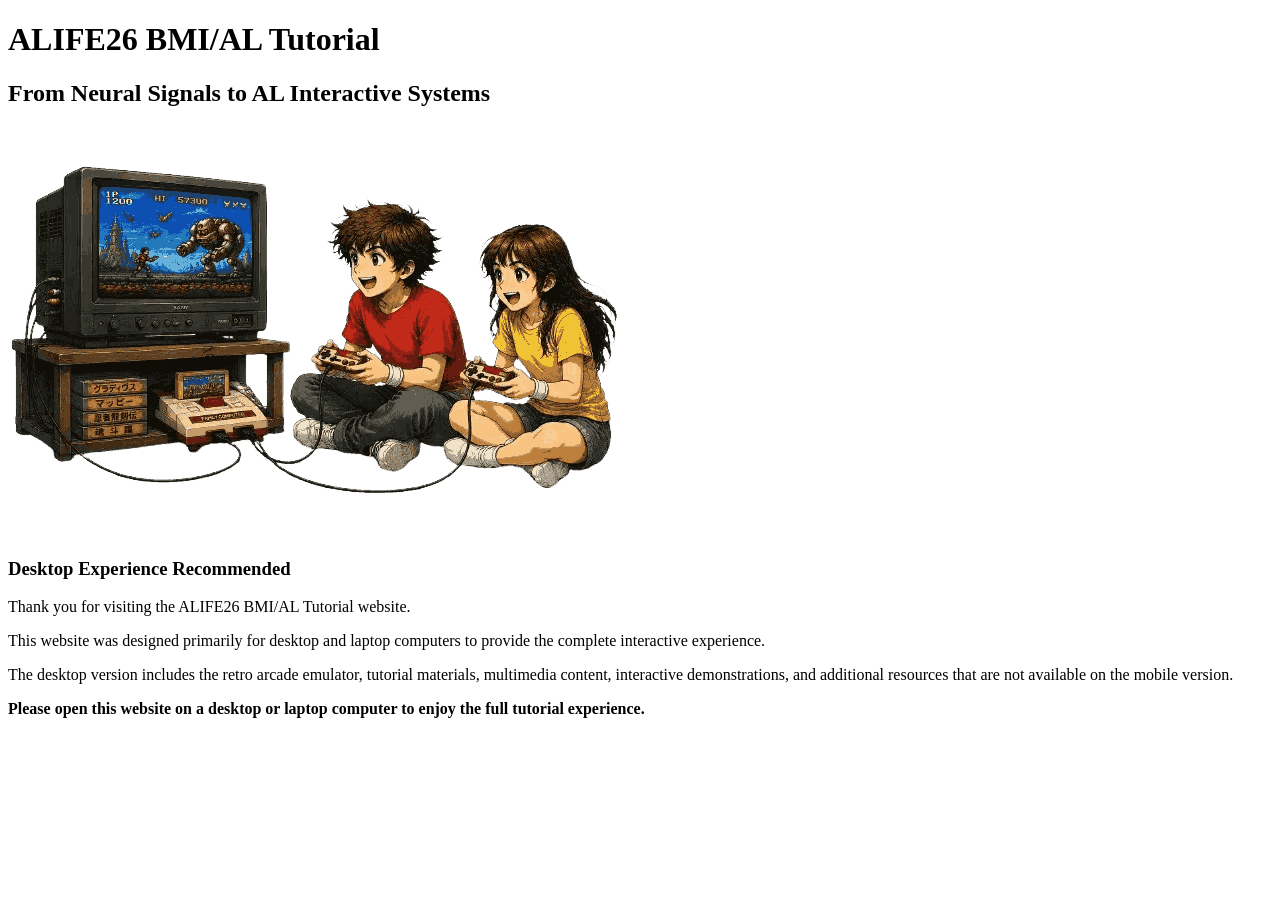
==== mobile/index.html @ f3199bc8 "added mobile version" ====
<!DOCTYPE html>
<html lang="en">

<head>

<meta charset="UTF-8">
<meta name="viewport" content="width=device-width, initial-scale=1.0">

<title>ALIFE26 BMI/AL Tutorial</title>

<link rel="icon" type="image/png" href="../assets/images/favicon.ico">

<link href="https://fonts.googleapis.com/css2?family=DM+Sans:wght@300;400;500;700&display=swap" rel="stylesheet">
<link href="https://fonts.googleapis.com/css2?family=Orbitron:wght@400;700;900&display=swap" rel="stylesheet">

<link rel="stylesheet" href="style.css">

</head>

<body>

<div class="container">

    <h1>
        ALIFE26 BMI/AL Tutorial
    </h1>

    <h2>
        From Neural Signals to AL Interactive Systems
    </h2>

    <img
        src="../assets/bg-images/bciretro1.png"
        class="hero-image"
        alt="ALIFE26 Tutorial">

    <div class="message-box">

        <h3>Desktop Experience Recommended</h3>

        <p>
            Thank you for visiting the ALIFE26 BMI/AL Tutorial website.
        </p>

        <p>
            This website was designed primarily for desktop and laptop computers to provide the complete interactive experience.
        </p>

        <p>
            The desktop version includes the retro arcade emulator, tutorial materials, multimedia content, interactive demonstrations, and additional resources that are not available on the mobile version.
        </p>

        <p>
            <strong>
                Please open this website on a desktop or laptop computer to enjoy the full tutorial experience.
            </strong>
        </p>

    </div>

</div>

</body>
</html>
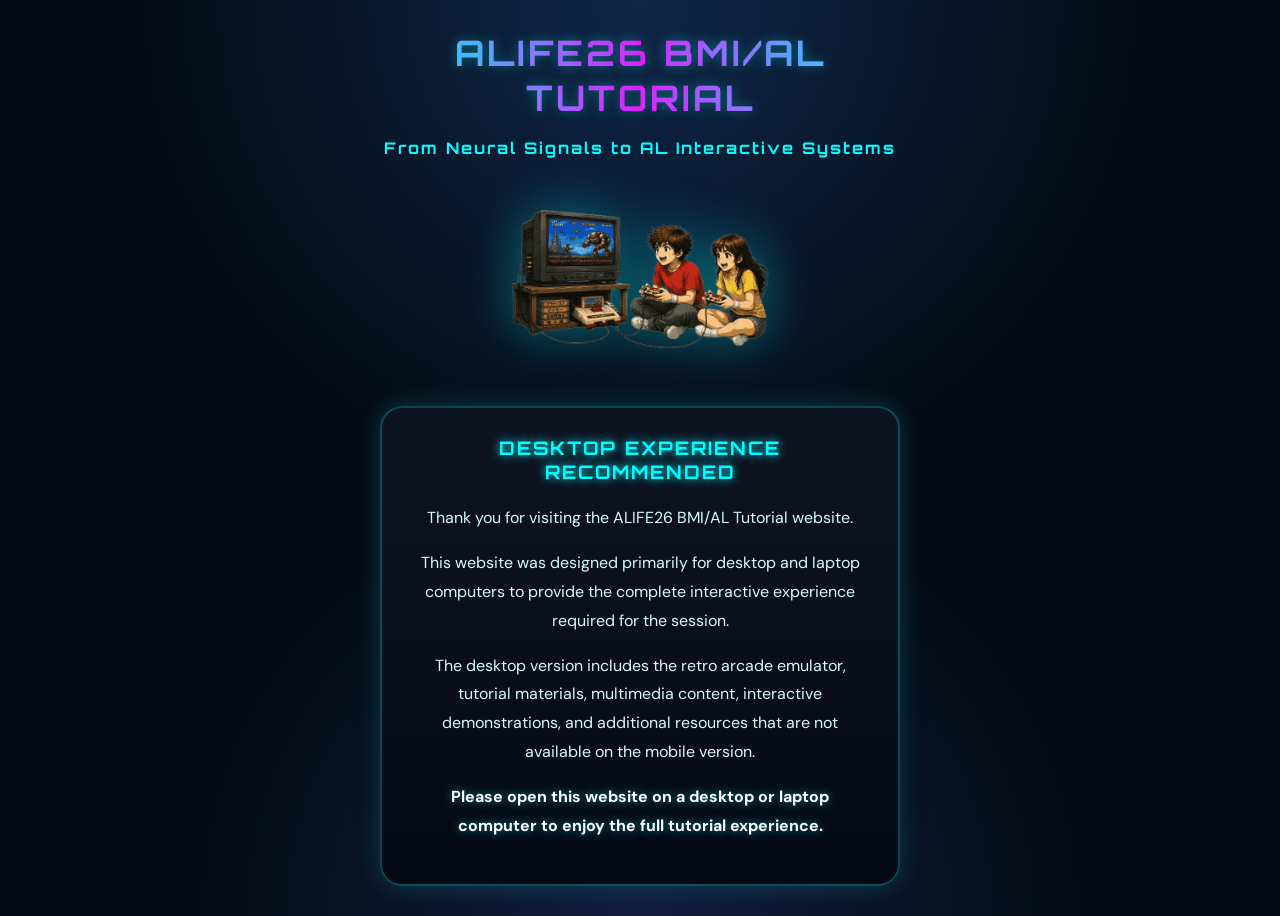
==== commit 2a268992: "added mobile version" ====
--- a/mobile/index.html
+++ b/mobile/index.html
@@ -43,7 +43,7 @@
         </p>
 
         <p>
-            This website was designed primarily for desktop and laptop computers to provide the complete interactive experience.
+            This website was designed primarily for desktop and laptop computers to provide the complete interactive experience required for the session.
         </p>
 
         <p>
--- a/mobile/style.css
+++ b/mobile/style.css
@@ -0,0 +1,156 @@
+*{
+    margin:0;
+    padding:0;
+    box-sizing:border-box;
+}
+
+body{
+
+    background:#050b16;
+
+    color:white;
+
+    font-family:'DM Sans',sans-serif;
+
+    min-height:100vh;
+
+    display:flex;
+
+    justify-content:center;
+
+    align-items:center;
+
+    padding:30px;
+
+    overflow-x:hidden;
+
+    background-image:
+        radial-gradient(circle at top,#0f2748 0%,transparent 45%),
+        radial-gradient(circle at bottom,#111d3d 0%,transparent 40%);
+}
+
+.container{
+
+    max-width:520px;
+
+    text-align:center;
+}
+
+h1{
+
+    font-family:'Orbitron',sans-serif;
+
+    font-size:2.2rem;
+
+    text-transform:uppercase;
+
+    letter-spacing:3px;
+
+    margin-bottom:18px;
+
+    background:linear-gradient(
+        90deg,
+        #00ffff,
+        #ff00ff,
+        #00ffff
+    );
+
+    -webkit-background-clip:text;
+    -webkit-text-fill-color:transparent;
+
+    text-shadow:
+        0 0 12px rgba(0,255,255,.35);
+}
+
+h2{
+
+    font-family:'Orbitron',sans-serif;
+
+    color:#00ffff;
+
+    font-size:1rem;
+
+    letter-spacing:2px;
+
+    margin-bottom:35px;
+}
+
+.hero-image{
+
+    width:260px;
+
+    max-width:90%;
+
+    margin-bottom:35px;
+
+    filter:
+        drop-shadow(0 0 25px rgba(0,255,255,.35));
+
+    animation:floatImage 4s ease-in-out infinite;
+}
+
+@keyframes floatImage{
+
+    0%,100%{
+        transform:translateY(0);
+    }
+
+    50%{
+        transform:translateY(-12px);
+    }
+
+}
+
+.message-box{
+
+    background:
+        linear-gradient(
+            180deg,
+            rgba(15,20,35,.95),
+            rgba(5,10,20,.98)
+        );
+
+    border:2px solid rgba(0,255,255,.25);
+
+    border-radius:22px;
+
+    padding:28px;
+
+    box-shadow:
+        0 0 25px rgba(0,255,255,.18);
+}
+
+.message-box h3{
+
+    font-family:'Orbitron',sans-serif;
+
+    color:#00ffff;
+
+    text-transform:uppercase;
+
+    letter-spacing:2px;
+
+    margin-bottom:20px;
+
+    text-shadow:
+        0 0 10px #00ffff;
+}
+
+.message-box p{
+
+    line-height:1.8;
+
+    color:#d7f9ff;
+
+    margin-bottom:16px;
+
+    font-size:1rem;
+}
+
+.message-box strong{
+
+    color:#ffffff;
+
+    text-shadow:
+        0 0 10px rgba(0,255,255,.5);
+}
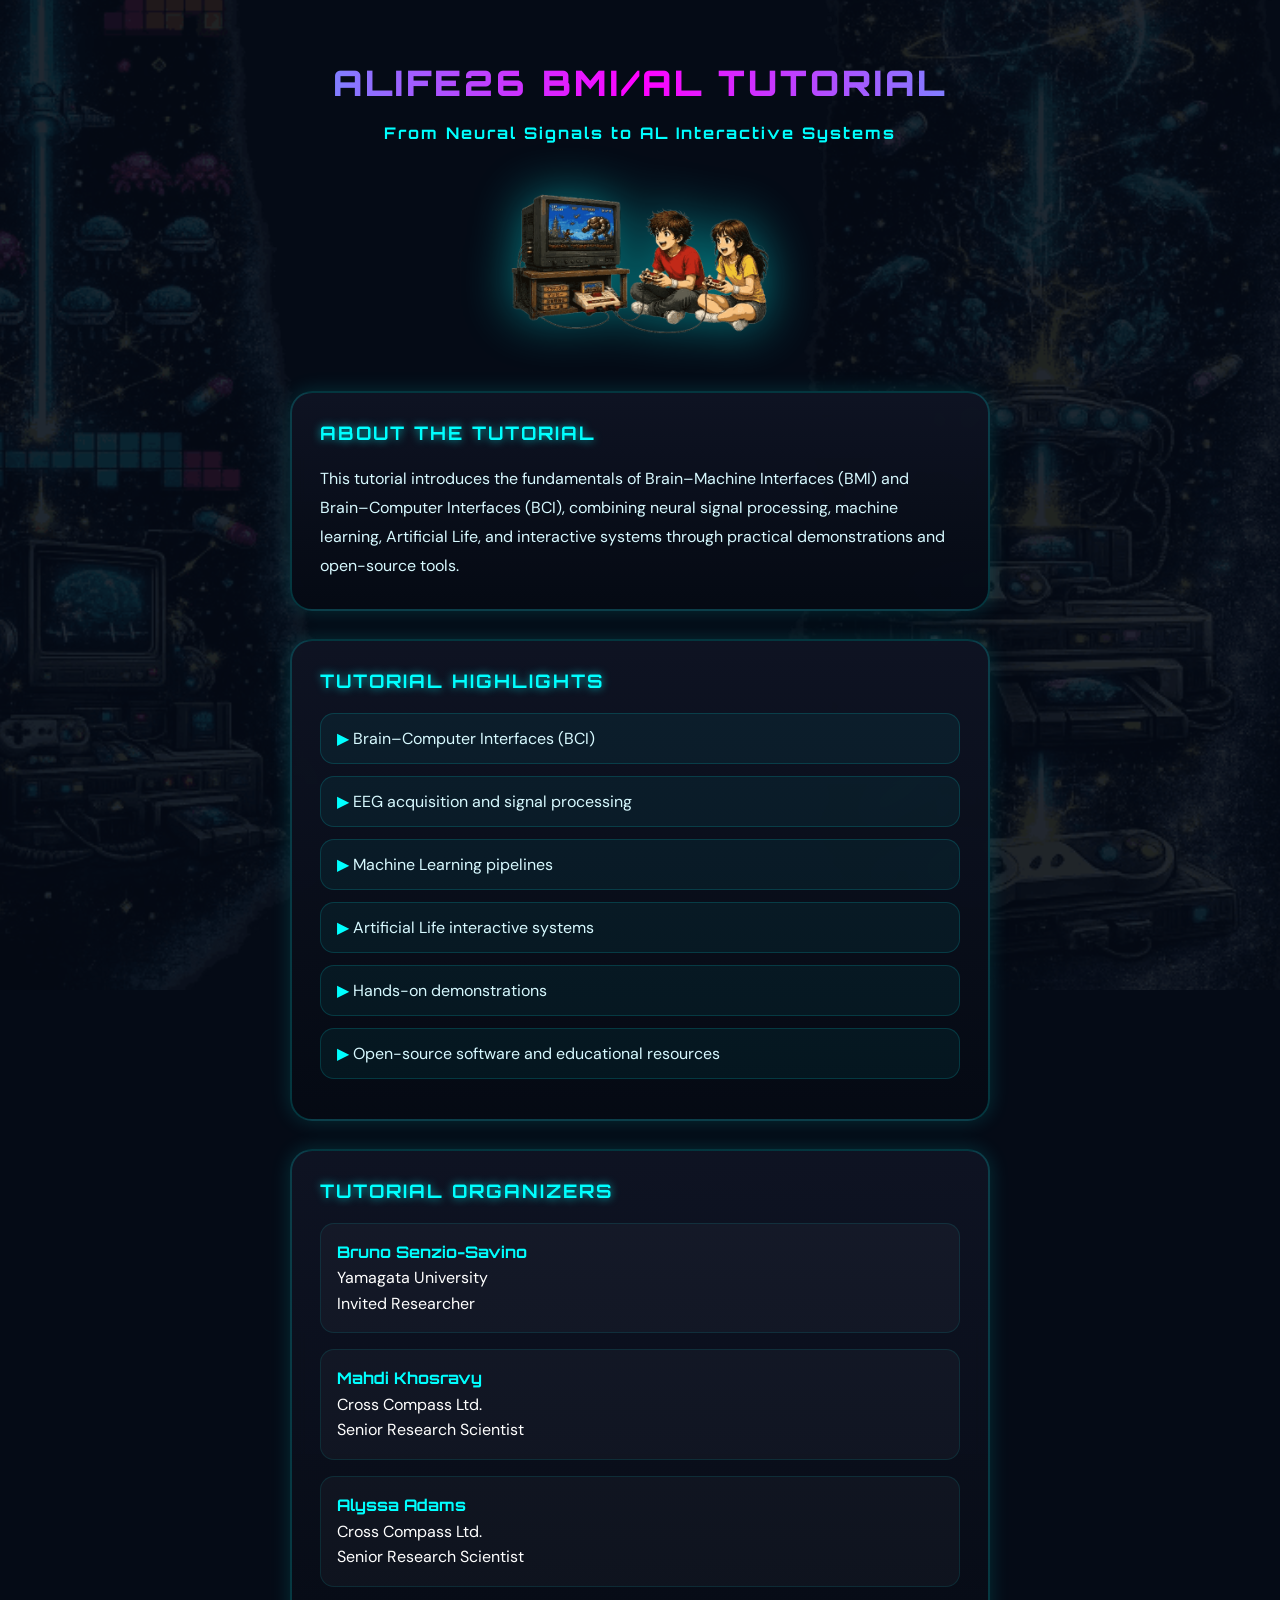
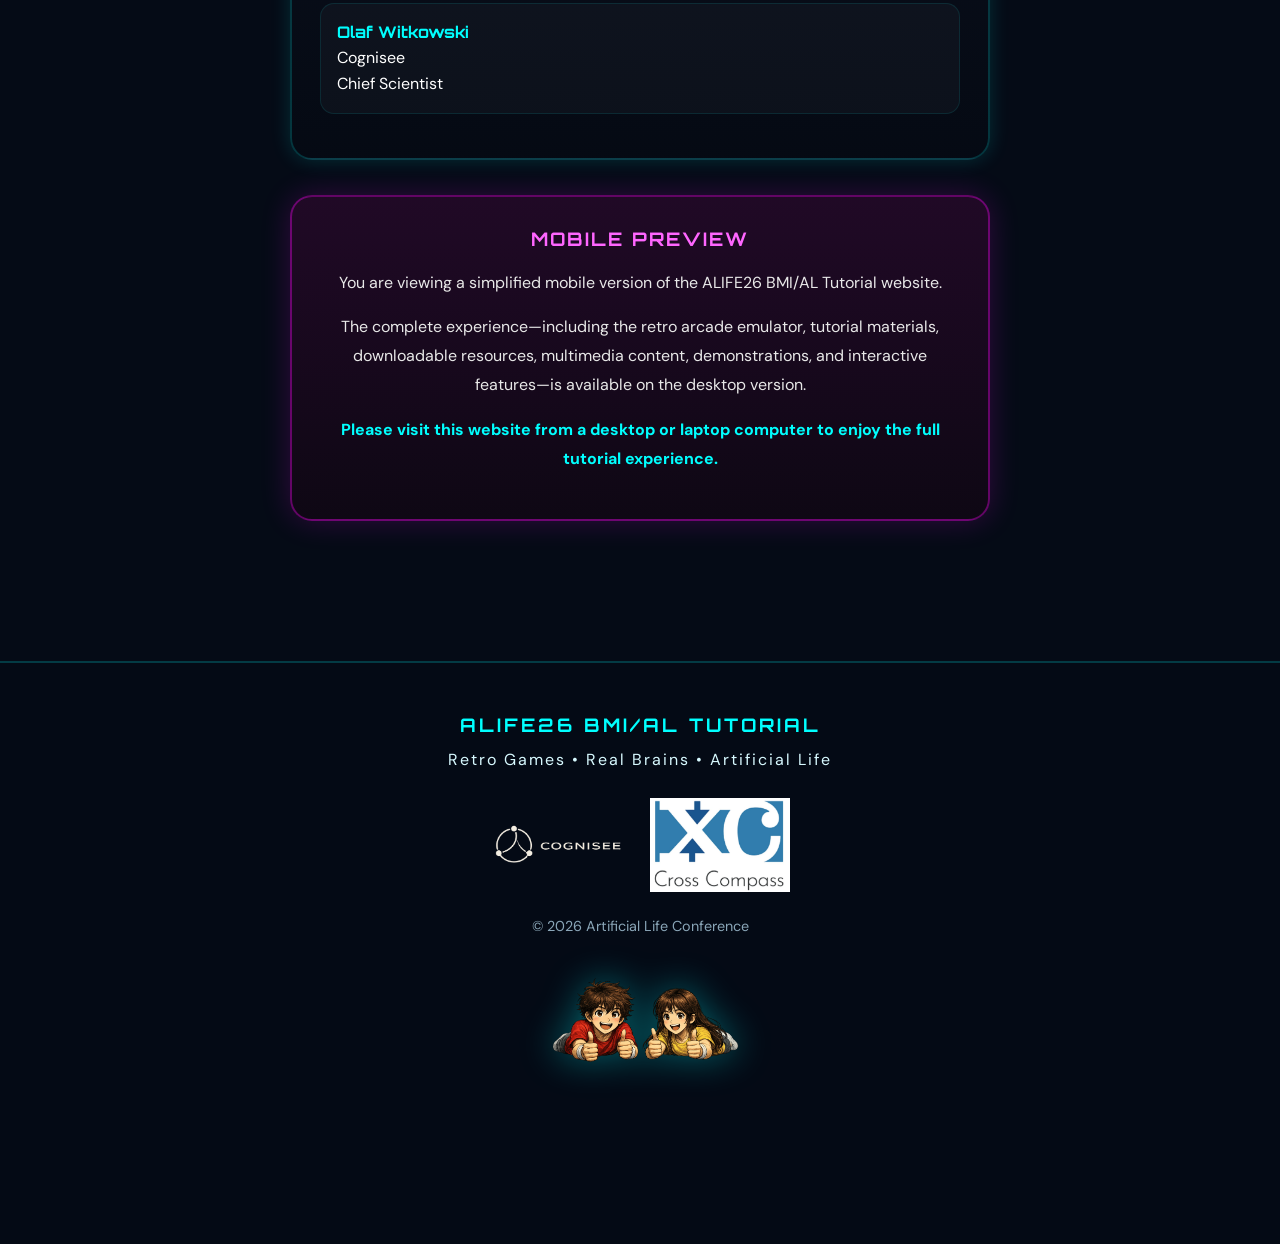
==== commit ba9085da: "added mobile version" ====
--- a/mobile/index.html
+++ b/mobile/index.html
@@ -3,62 +3,211 @@
 
 <head>
 
-<meta charset="UTF-8">
-<meta name="viewport" content="width=device-width, initial-scale=1.0">
-
-<title>ALIFE26 BMI/AL Tutorial</title>
-
-<link rel="icon" type="image/png" href="../assets/images/favicon.ico">
-
-<link href="https://fonts.googleapis.com/css2?family=DM+Sans:wght@300;400;500;700&display=swap" rel="stylesheet">
-<link href="https://fonts.googleapis.com/css2?family=Orbitron:wght@400;700;900&display=swap" rel="stylesheet">
-
-<link rel="stylesheet" href="style.css">
+    <meta charset="UTF-8">
+    <meta name="viewport" content="width=device-width, initial-scale=1.0">
+
+    <title>ALIFE26 BMI/AL Tutorial</title>
+
+    <link rel="icon" type="image/png" href="../assets/images/favicon.ico">
+
+    <link href="https://fonts.googleapis.com/css2?family=DM+Sans:wght@300;400;500;700&display=swap"
+          rel="stylesheet">
+
+    <link href="https://fonts.googleapis.com/css2?family=Orbitron:wght@400;700;900&display=swap"
+          rel="stylesheet">
+
+    <link rel="stylesheet" href="style.css">
 
 </head>
 
 <body>
 
-<div class="container">
-
-    <h1>
-        ALIFE26 BMI/AL Tutorial
-    </h1>
-
-    <h2>
-        From Neural Signals to AL Interactive Systems
-    </h2>
+    <!-- Decorative Background -->
 
     <img
-        src="../assets/bg-images/bciretro1.png"
-        class="hero-image"
-        alt="ALIFE26 Tutorial">
-
-    <div class="message-box">
-
-        <h3>Desktop Experience Recommended</h3>
-
-        <p>
-            Thank you for visiting the ALIFE26 BMI/AL Tutorial website.
+        src="../assets/bg-images/bci-left-wall.png"
+        class="left-background-art"
+        alt="">
+
+    <img
+        src="../assets/bg-images/bci-right-wall.png"
+        class="right-background-art"
+        alt="">
+
+    <!-- Header -->
+
+    <header class="hero">
+
+        <h1>ALIFE26 BMI/AL Tutorial</h1>
+
+        <h2>
+            From Neural Signals to AL Interactive Systems
+        </h2>
+
+        <img
+            src="../assets/bg-images/bciretro1.png"
+            class="hero-image"
+            alt="Tutorial">
+
+    </header>
+
+    <main class="content">
+
+        <!-- About -->
+
+        <section class="card">
+
+            <h3>About the Tutorial</h3>
+
+            <p>
+
+                This tutorial introduces the fundamentals of
+                Brain–Machine Interfaces (BMI) and
+                Brain–Computer Interfaces (BCI), combining
+                neural signal processing, machine learning,
+                Artificial Life, and interactive systems through
+                practical demonstrations and open-source tools.
+
+            </p>
+
+        </section>
+
+        <!-- Topics -->
+
+        <section class="card">
+
+            <h3>Tutorial Highlights</h3>
+
+            <ul>
+
+                <li>Brain–Computer Interfaces (BCI)</li>
+
+                <li>EEG acquisition and signal processing</li>
+
+                <li>Machine Learning pipelines</li>
+
+                <li>Artificial Life interactive systems</li>
+
+                <li>Hands-on demonstrations</li>
+
+                <li>Open-source software and educational resources</li>
+
+            </ul>
+
+        </section>
+
+        <!-- Organizers -->
+
+        <section class="card">
+
+            <h3>Tutorial Organizers</h3>
+
+            <div class="organizer">
+
+                <strong>Bruno Senzio-Savino</strong><br>
+                Yamagata University<br>
+                Invited Researcher
+
+            </div>
+
+            <div class="organizer">
+
+                <strong>Mahdi Khosravy</strong><br>
+                Cross Compass Ltd.<br>
+                Senior Research Scientist
+
+            </div>
+
+            <div class="organizer">
+
+                <strong>Alyssa Adams</strong><br>
+                Cross Compass Ltd.<br>
+                Senior Research Scientist
+
+            </div>
+
+            <div class="organizer">
+
+                <strong>Olaf Witkowski</strong><br>
+                Cognisee<br>
+                Chief Scientist
+
+            </div>
+
+        </section>
+
+        <!-- Desktop Notice -->
+
+        <section class="desktop-box">
+
+            <h3>Mobile Preview</h3>
+
+            <p>
+
+                You are viewing a simplified mobile version of
+                the ALIFE26 BMI/AL Tutorial website.
+
+            </p>
+
+            <p>
+
+                The complete experience—including the retro
+                arcade emulator, tutorial materials,
+                downloadable resources, multimedia content,
+                demonstrations, and interactive features—is
+                available on the desktop version.
+
+            </p>
+
+            <p class="desktop-message">
+
+                Please visit this website from a desktop or
+                laptop computer to enjoy the full tutorial
+                experience.
+
+            </p>
+
+        </section>
+
+    </main>
+
+    <!-- Footer -->
+
+    <footer class="retro-footer">
+
+        <h3 class="footer-title">
+            ALIFE26 BMI/AL Tutorial
+        </h3>
+
+        <p class="footer-subtitle">
+            Retro Games • Real Brains • Artificial Life
         </p>
 
-        <p>
-            This website was designed primarily for desktop and laptop computers to provide the complete interactive experience required for the session.
+        <div class="footer-logos">
+
+            <img
+                src="../assets/images/logo_footer.png"
+                alt="Cognisee">
+
+            <img
+                src="../assets/images/logo_header.png"
+                alt="Cross Compass">
+
+        </div>
+
+        <p class="footer-credit">
+
+            © 2026 Artificial Life Conference
+
         </p>
 
-        <p>
-            The desktop version includes the retro arcade emulator, tutorial materials, multimedia content, interactive demonstrations, and additional resources that are not available on the mobile version.
-        </p>
-
-        <p>
-            <strong>
-                Please open this website on a desktop or laptop computer to enjoy the full tutorial experience.
-            </strong>
-        </p>
-
-    </div>
-
-</div>
+        <img
+            src="../assets/bg-images/footer-kids.png"
+            class="footer-kids"
+            alt="Retro Kids">
+
+    </footer>
 
 </body>
+
 </html>
--- a/mobile/style.css
+++ b/mobile/style.css
@@ -1,10 +1,24 @@
+/* =====================================================
+   RESET
+===================================================== */
+
 *{
     margin:0;
     padding:0;
     box-sizing:border-box;
 }
 
+/* =====================================================
+   BODY
+===================================================== */
+
+html,
 body{
+    width:100%;
+    min-height:100%;
+}
+
+body{
 
     background:#050b16;
 
@@ -12,57 +26,95 @@
 
     font-family:'DM Sans',sans-serif;
 
-    min-height:100vh;
-
-    display:flex;
-
-    justify-content:center;
-
-    align-items:center;
-
-    padding:30px;
-
     overflow-x:hidden;
 
-    background-image:
-        radial-gradient(circle at top,#0f2748 0%,transparent 45%),
-        radial-gradient(circle at bottom,#111d3d 0%,transparent 40%);
-}
-
-.container{
-
-    max-width:520px;
+    position:relative;
+}
+
+/* =====================================================
+   BACKGROUND ART
+===================================================== */
+
+.left-background-art{
+
+    position:fixed;
+
+    left:-120px;
+
+    top:50%;
+
+    transform:translateY(-50%);
+
+    height:120vh;
+
+    opacity:.12;
+
+    pointer-events:none;
+
+    z-index:-1;
+
+}
+
+.right-background-art{
+
+    position:fixed;
+
+    right:-120px;
+
+    top:50%;
+
+    transform:translateY(-50%);
+
+    height:120vh;
+
+    opacity:.12;
+
+    pointer-events:none;
+
+    z-index:-1;
+
+}
+
+/* =====================================================
+   HERO
+===================================================== */
+
+.hero{
 
     text-align:center;
-}
-
-h1{
+
+    padding:60px 20px 35px;
+
+}
+
+.hero h1{
 
     font-family:'Orbitron',sans-serif;
 
     font-size:2.2rem;
 
+    font-weight:900;
+
+    letter-spacing:3px;
+
     text-transform:uppercase;
 
-    letter-spacing:3px;
-
-    margin-bottom:18px;
-
-    background:linear-gradient(
-        90deg,
-        #00ffff,
-        #ff00ff,
-        #00ffff
-    );
+    background:
+        linear-gradient(
+            90deg,
+            #00ffff,
+            #ff00ff,
+            #00ffff
+        );
 
     -webkit-background-clip:text;
     -webkit-text-fill-color:transparent;
 
-    text-shadow:
-        0 0 12px rgba(0,255,255,.35);
-}
-
-h2{
+    margin-bottom:18px;
+
+}
+
+.hero h2{
 
     font-family:'Orbitron',sans-serif;
 
@@ -72,27 +124,27 @@
 
     letter-spacing:2px;
 
-    margin-bottom:35px;
 }
 
 .hero-image{
 
     width:260px;
 
-    max-width:90%;
-
-    margin-bottom:35px;
+    max-width:85%;
+
+    margin-top:35px;
 
     filter:
-        drop-shadow(0 0 25px rgba(0,255,255,.35));
+        drop-shadow(0 0 25px rgba(0,255,255,.45));
 
     animation:floatImage 4s ease-in-out infinite;
+
 }
 
 @keyframes floatImage{
 
     0%,100%{
-        transform:translateY(0);
+        transform:translateY(0px);
     }
 
     50%{
@@ -101,56 +153,340 @@
 
 }
 
-.message-box{
+/* =====================================================
+   CONTENT
+===================================================== */
+
+.content{
+
+    width:min(92%,700px);
+
+    margin:auto;
+
+    padding-bottom:50px;
+
+}
+
+/* =====================================================
+   CARDS
+===================================================== */
+
+.card{
+
+    margin-bottom:28px;
+
+    padding:28px;
+
+    border-radius:22px;
 
     background:
         linear-gradient(
             180deg,
             rgba(15,20,35,.95),
-            rgba(5,10,20,.98)
+            rgba(5,10,20,.97)
         );
 
-    border:2px solid rgba(0,255,255,.25);
+    border:2px solid rgba(0,255,255,.18);
+
+    backdrop-filter:blur(8px);
+
+    box-shadow:
+        0 0 20px rgba(0,255,255,.15);
+
+}
+
+.card h3{
+
+    font-family:'Orbitron',sans-serif;
+
+    color:#00ffff;
+
+    text-transform:uppercase;
+
+    letter-spacing:2px;
+
+    margin-bottom:20px;
+
+    text-shadow:
+        0 0 8px rgba(0,255,255,.7);
+
+}
+
+.card p{
+
+    line-height:1.8;
+
+    color:#d7f9ff;
+
+}
+
+/* =====================================================
+   LIST
+===================================================== */
+
+.card ul{
+
+    list-style:none;
+
+}
+
+.card li{
+
+    margin:12px 0;
+
+    padding:14px 16px;
+
+    border-radius:14px;
+
+    background:
+        rgba(0,255,255,.05);
+
+    border:
+        1px solid rgba(0,255,255,.15);
+
+    color:#d7f9ff;
+
+}
+
+.card li::before{
+
+    content:"▶ ";
+
+    color:#00ffff;
+
+}
+
+/* =====================================================
+   ORGANIZERS
+===================================================== */
+
+.organizer{
+
+    padding:16px;
+
+    margin-bottom:16px;
+
+    border-radius:14px;
+
+    background:
+        rgba(255,255,255,.03);
+
+    border:
+        1px solid rgba(0,255,255,.10);
+
+    line-height:1.6;
+
+}
+
+.organizer strong{
+
+    color:#00ffff;
+
+    font-family:'Orbitron',sans-serif;
+
+}
+
+/* =====================================================
+   DESKTOP BOX
+===================================================== */
+
+.desktop-box{
+
+    margin:35px 0 50px;
+
+    padding:30px;
 
     border-radius:22px;
 
-    padding:28px;
+    background:
+        linear-gradient(
+            180deg,
+            rgba(35,10,40,.92),
+            rgba(15,8,20,.95)
+        );
+
+    border:
+        2px solid rgba(255,0,255,.35);
+
+    text-align:center;
 
     box-shadow:
-        0 0 25px rgba(0,255,255,.18);
-}
-
-.message-box h3{
+        0 0 30px rgba(255,0,255,.18);
+
+}
+
+.desktop-box h3{
+
+    font-family:'Orbitron',sans-serif;
+
+    color:#ff66ff;
+
+    text-transform:uppercase;
+
+    margin-bottom:18px;
+
+    letter-spacing:2px;
+
+}
+
+.desktop-box p{
+
+    color:#e8e8e8;
+
+    line-height:1.8;
+
+    margin-bottom:16px;
+
+}
+
+.desktop-message{
+
+    color:#00ffff !important;
+
+    font-weight:bold;
+
+}
+
+/* =====================================================
+   FOOTER
+===================================================== */
+
+.retro-footer{
+
+    position:relative;
+
+    margin-top:40px;
+
+    padding:50px 20px 140px;
+
+    text-align:center;
+
+    background:
+        rgba(5,11,22,.94);
+
+    border-top:
+        2px solid rgba(0,255,255,.20);
+
+    overflow:hidden;
+
+}
+
+.footer-title{
 
     font-family:'Orbitron',sans-serif;
 
     color:#00ffff;
 
+    letter-spacing:3px;
+
     text-transform:uppercase;
 
+    margin-bottom:12px;
+
+}
+
+.footer-subtitle{
+
+    color:#d7f9ff;
+
     letter-spacing:2px;
 
-    margin-bottom:20px;
-
-    text-shadow:
-        0 0 10px #00ffff;
-}
-
-.message-box p{
-
-    line-height:1.8;
-
-    color:#d7f9ff;
-
-    margin-bottom:16px;
-
-    font-size:1rem;
-}
-
-.message-box strong{
-
-    color:#ffffff;
-
-    text-shadow:
-        0 0 10px rgba(0,255,255,.5);
+    margin-bottom:28px;
+
+}
+
+.footer-credit{
+
+    margin-top:25px;
+
+    color:#8aa6b8;
+
+    font-size:.9rem;
+
+}
+
+/* =====================================================
+   LOGOS
+===================================================== */
+
+.footer-logos{
+
+    display:flex;
+
+    justify-content:center;
+
+    align-items:center;
+
+    gap:20px;
+
+    flex-wrap:wrap;
+
+}
+
+.footer-logos img{
+
+    width:140px;
+
+    height:auto;
+
+}
+
+/* =====================================================
+   KIDS
+===================================================== */
+
+.footer-kids{
+
+    width:200px;
+
+    margin-top:30px;
+
+    filter:
+        drop-shadow(0 0 18px rgba(0,255,255,.35));
+
+}
+
+/* =====================================================
+   MOBILE
+===================================================== */
+
+@media (max-width:600px){
+
+.hero h1{
+
+    font-size:1.6rem;
+
+}
+
+.hero h2{
+
+    font-size:.85rem;
+
+}
+
+.hero-image{
+
+    width:220px;
+
+}
+
+.card,
+.desktop-box{
+
+    padding:22px;
+
+}
+
+.footer-logos img{
+
+    width:120px;
+
+}
+
+.footer-kids{
+
+    width:170px;
+
+}
+
 }
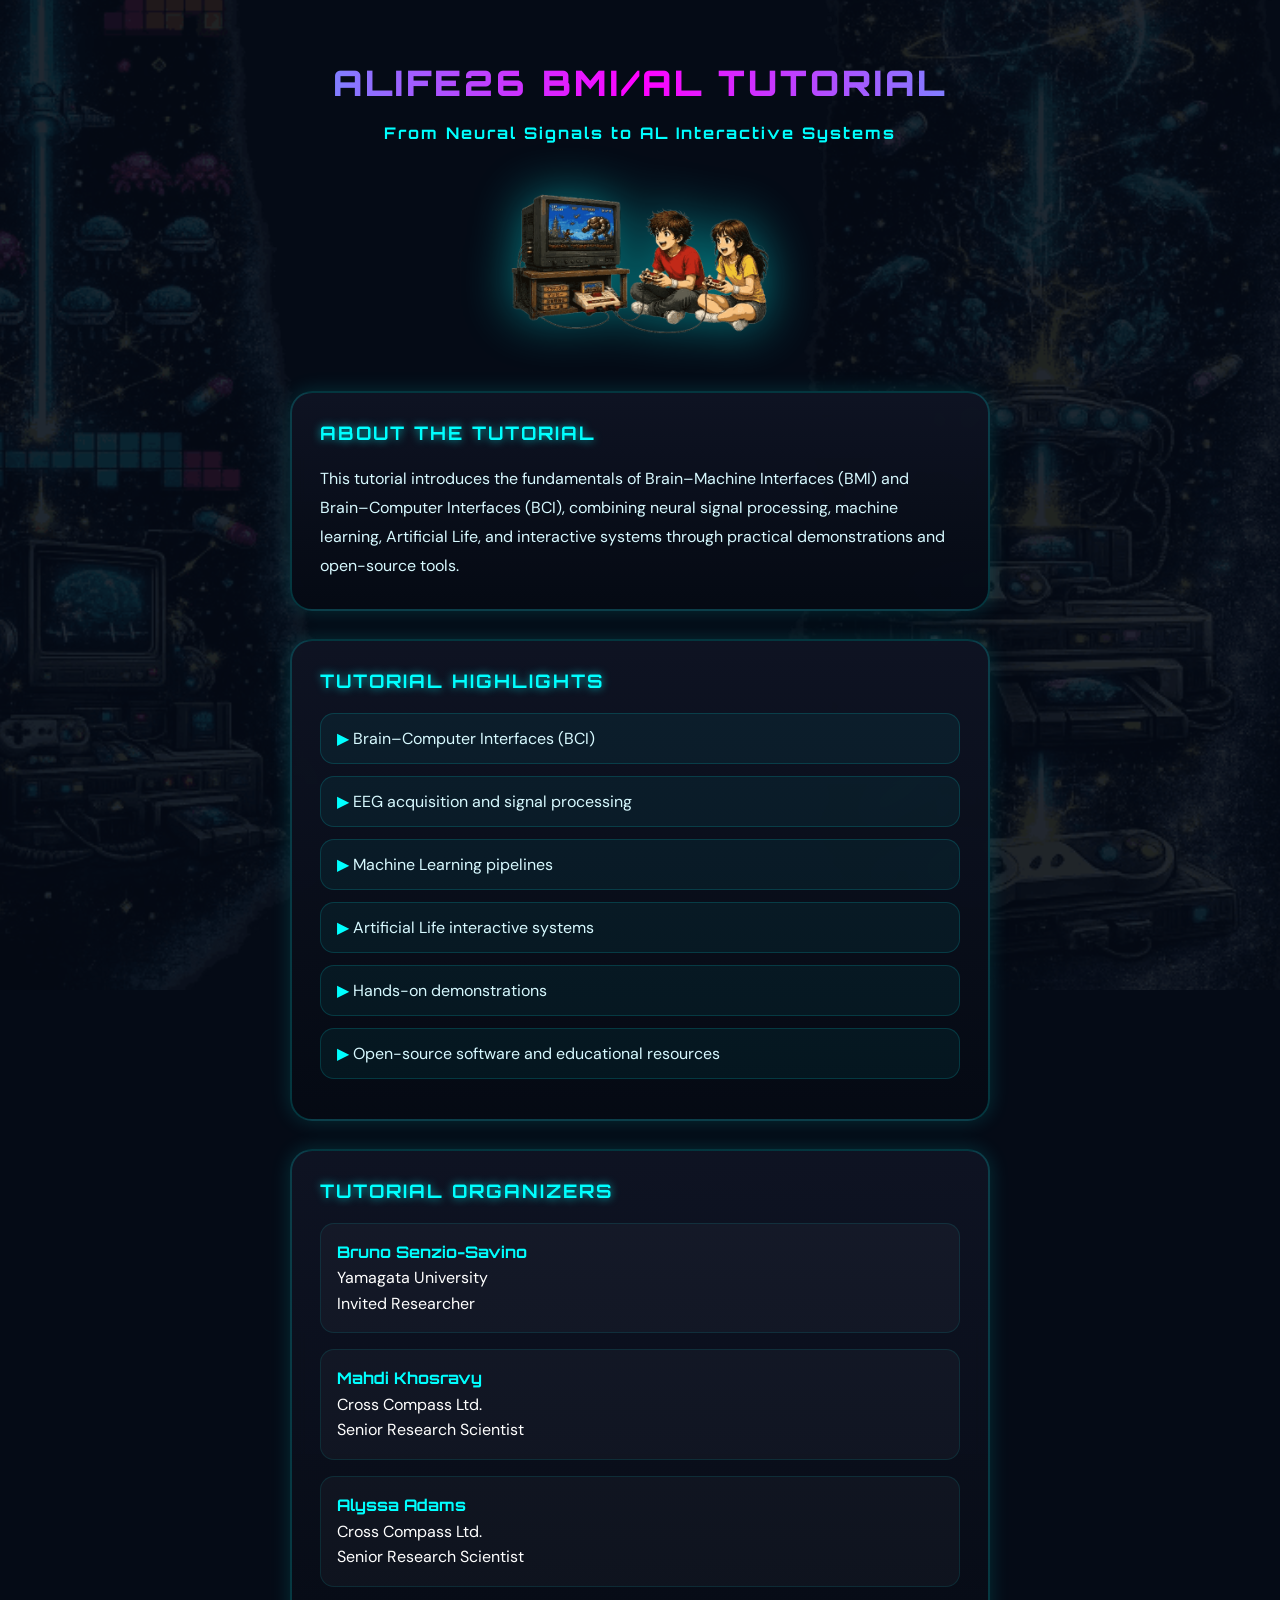
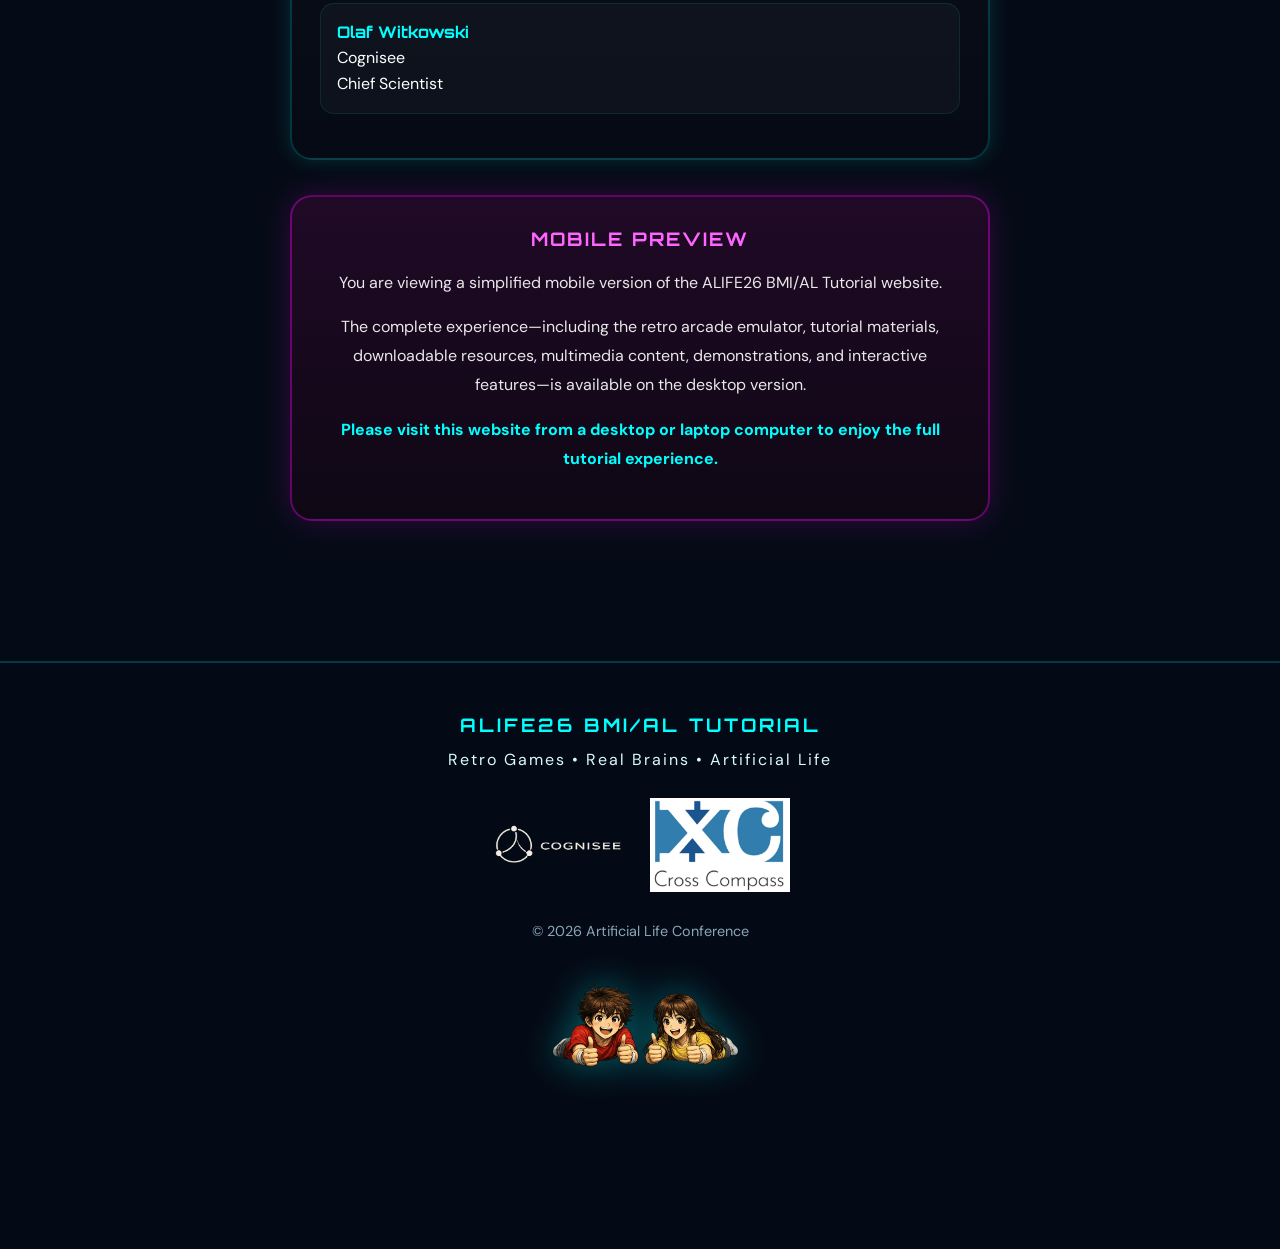
==== commit ecc996a5: "added mobile version" ====
--- a/mobile/index.html
+++ b/mobile/index.html
@@ -185,15 +185,19 @@
 
         <div class="footer-logos">
 
-            <img
-                src="../assets/images/logo_footer.png"
-                alt="Cognisee">
-
-            <img
-                src="../assets/images/logo_header.png"
-                alt="Cross Compass">
-
-        </div>
+			<a href="https://www.cognisee.ai/" target="_blank">
+				<img
+					src="../assets/images/logo_footer.png"
+					alt="Cognisee">
+			</a>
+
+			<a href="https://www.cross-compass.com/" target="_blank">
+				<img
+					src="../assets/images/logo_header.png"
+					alt="Cross Compass">
+			</a>
+
+		</div>
 
         <p class="footer-credit">
 
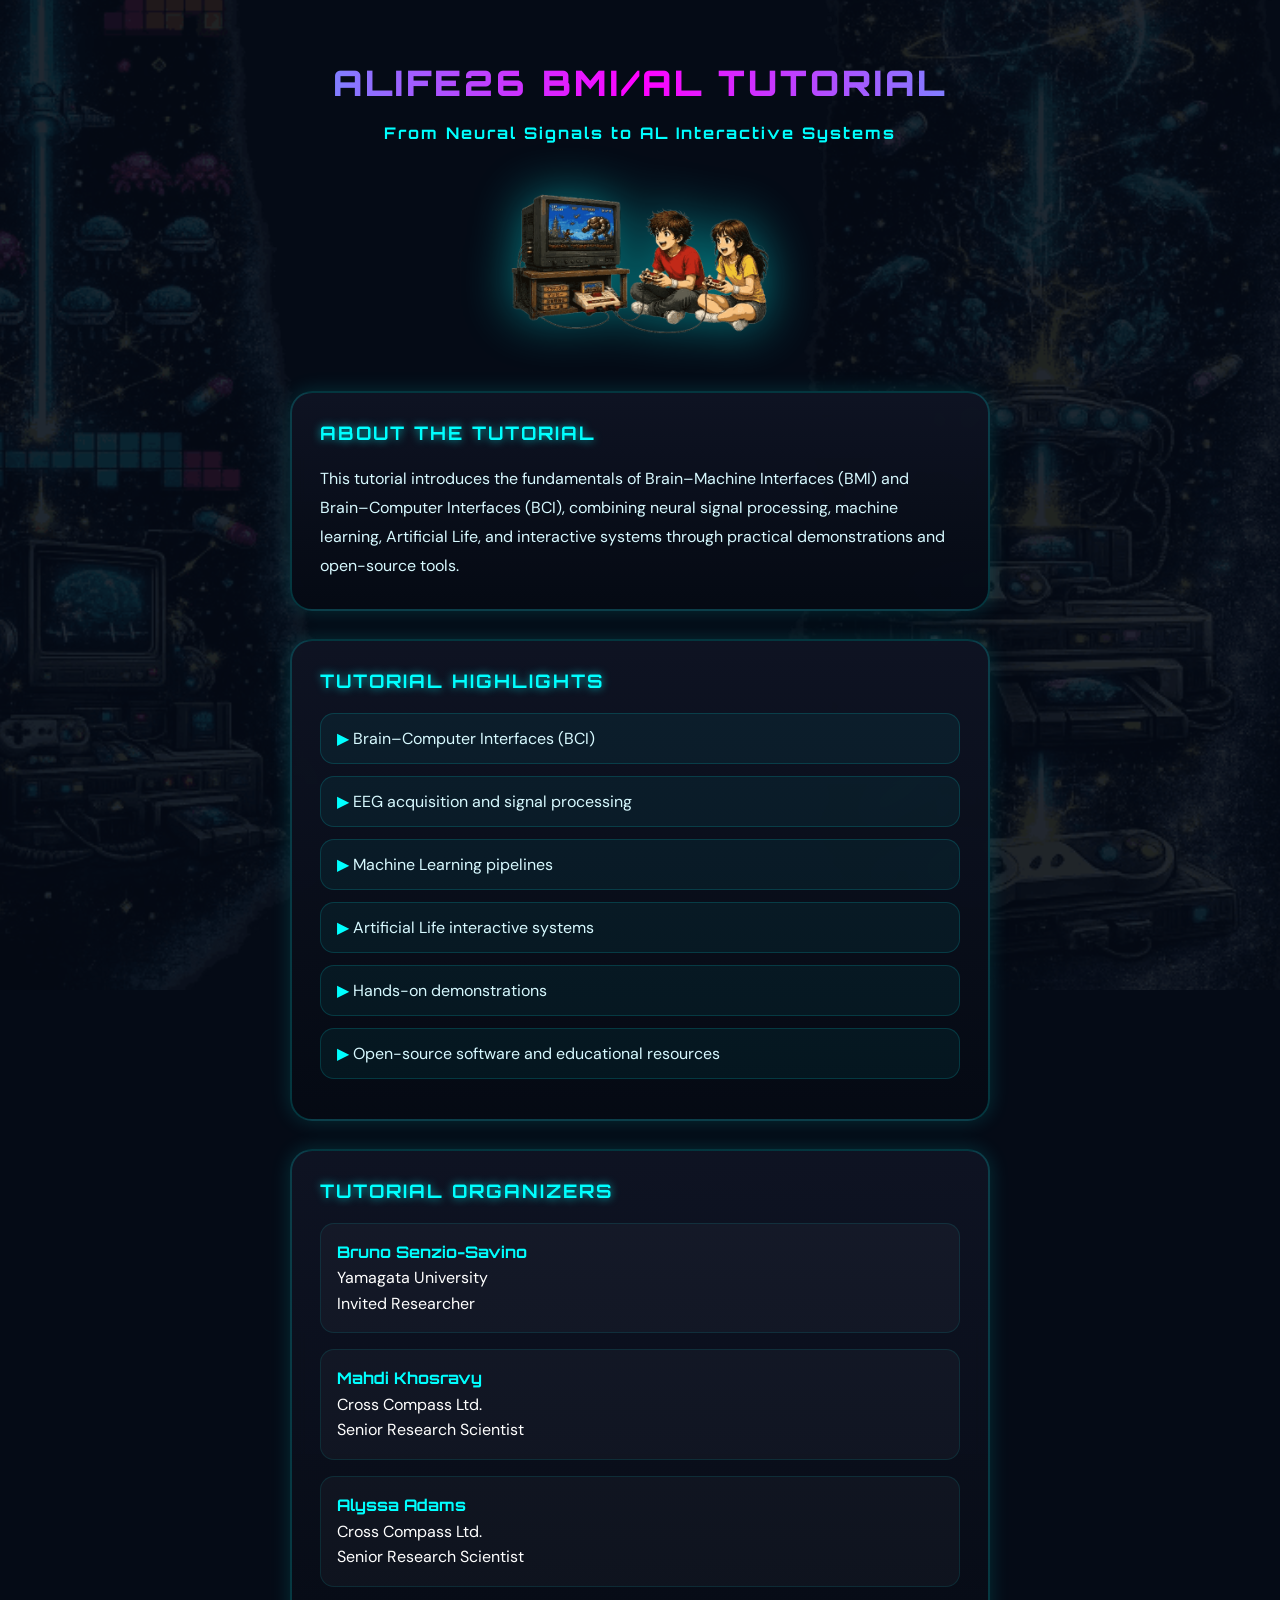
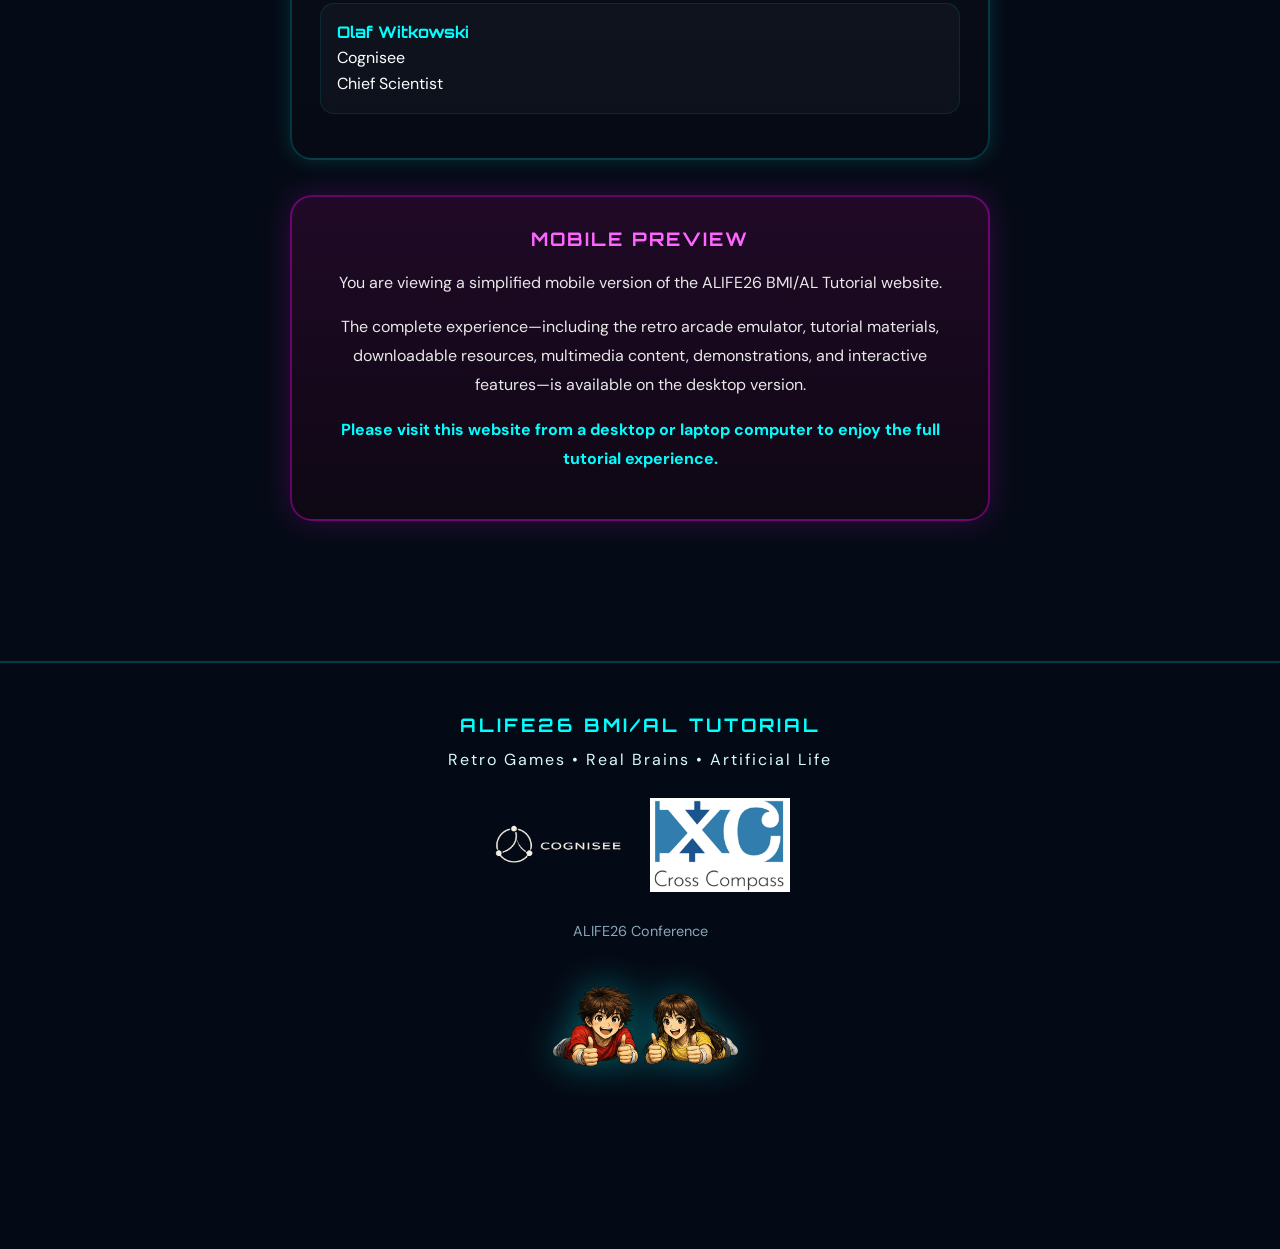
==== commit e984b4a4: "change logo size" ====
--- a/mobile/index.html
+++ b/mobile/index.html
@@ -183,7 +183,7 @@
             Retro Games • Real Brains • Artificial Life
         </p>
 
-        <div class="footer-logos">
+		<div class="footer-logos">
 
 			<a href="https://www.cognisee.ai/" target="_blank">
 				<img
@@ -194,14 +194,15 @@
 			<a href="https://www.cross-compass.com/" target="_blank">
 				<img
 					src="../assets/images/logo_header.png"
-					alt="Cross Compass">
+					alt="Cross Compass"
+					class="cross-logo">
 			</a>
 
 		</div>
 
         <p class="footer-credit">
 
-            © 2026 Artificial Life Conference
+            ALIFE26 Conference
 
         </p>
 
--- a/mobile/style.css
+++ b/mobile/style.css
@@ -478,9 +478,25 @@
 }
 
 .footer-logos img{
-
-    width:120px;
-
+    width:150px;
+}
+
+.footer-logos .cross-logo{
+    width:75px;
+	height:50px;
+}
+
+.footer-logos a{
+    display:flex;
+    justify-content:center;
+    align-items:center;
+}
+
+.cross-logo{
+    width:75px;
+    max-width:75px;
+    height:auto;
+    object-fit:contain;
 }
 
 .footer-kids{
